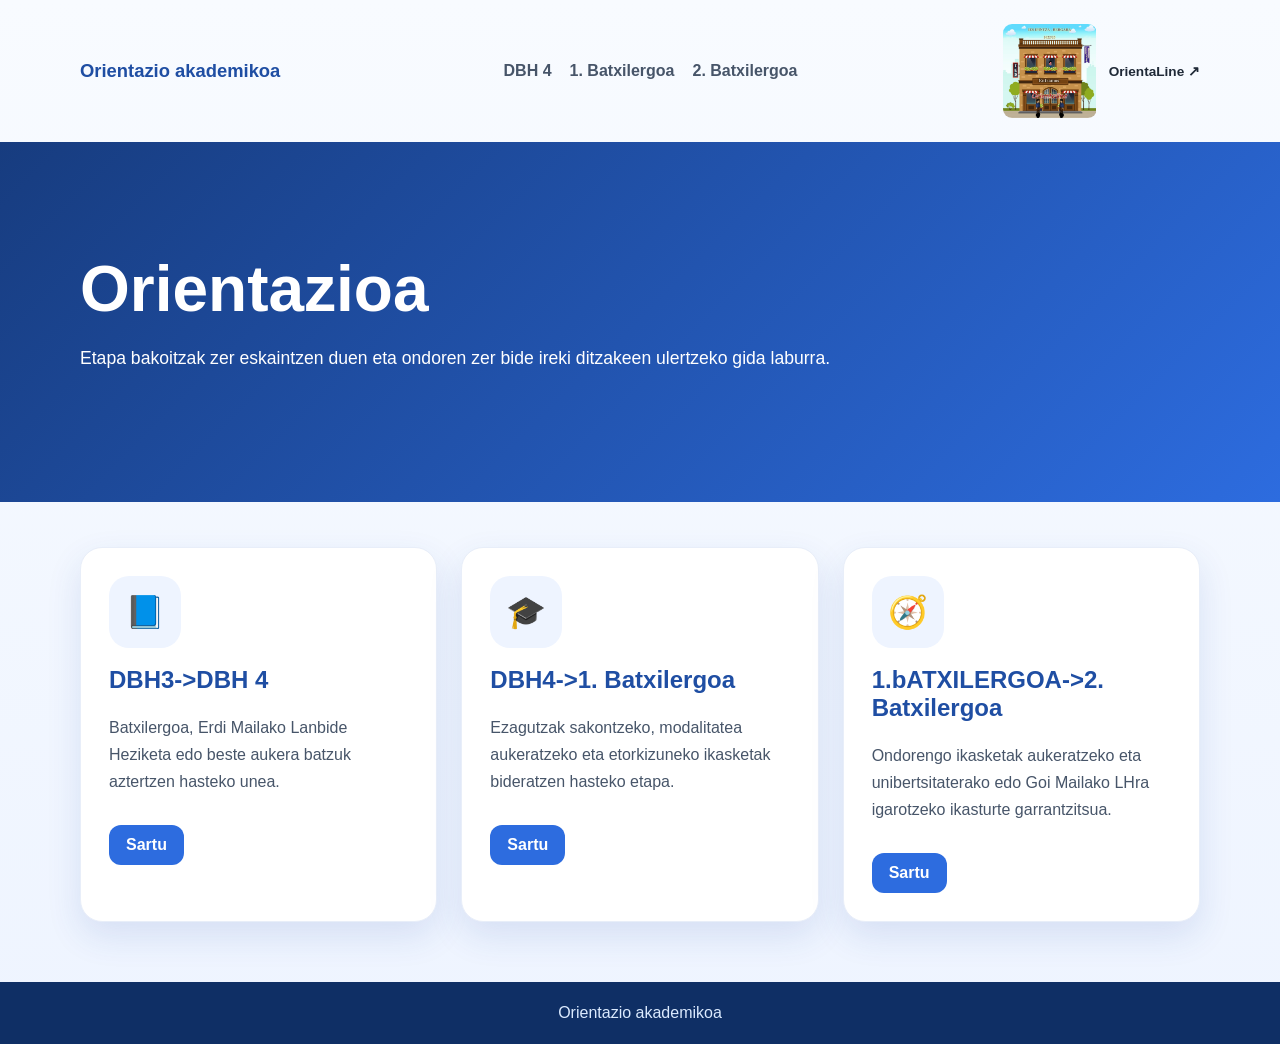
==== index.html @ 59279683 "Add files via upload" ====
<!doctype html>
<html lang="eu">
<head>
<meta charset="utf-8">
<meta name="viewport" content="width=device-width,initial-scale=1">
<title>Orientazioa</title>
<link rel="stylesheet" href="styles.css">
<style>
/* OrientaLine sarbidea goiburuan */
.orientaline-link { display:inline-flex; align-items:center; gap:12px; padding:6px 0; text-decoration:none; color:inherit; }
.orientaline-link img { width:94px; height:94px; object-fit:contain; border-radius:9px; display:block; }
.orientaline-link span { font-size:.85rem; font-weight:650; }
.orientaline-link:hover img, .orientaline-link:focus-visible img { outline:3px solid #69aee9; outline-offset:3px; }
.orientaline-link:focus-visible { outline-offset:4px; }
@media (max-width:650px) { .orientaline-link img { width:68px; height:68px; } .orientaline-link span { font-size:.75rem; } }
</style>
</head>
<body>
<header>
  <div class="container topbar">
    <div class="brand">Orientazio akademikoa</div>
    <nav class="nav"><a href="dbh4.html">DBH 4</a><a href="batx1.html">1. Batxilergoa</a><a href="batx2.html">2. Batxilergoa</a></nav>
    <a class="orientaline-link" href="https://www.elorienta.com/movil/?yafxb=28691" target="_blank" rel="noopener noreferrer" aria-label="OrientaLine webgunea ireki (fitxa berrian)">
      <img src="Orientaline%20logoa.jpg" alt="OrientaLine logotipoa">
      <span>OrientaLine ↗</span>
    </a>
  </div>
</header>
<section class="hero"><div class="container hero-content"><h1>Orientazioa</h1>
<p>Etapa bakoitzak zer eskaintzen duen eta ondoren zer bide ireki ditzakeen ulertzeko gida laburra.</p></div></section>
<main class="container"><section class="cards">
<a class="card" href="dbh4.html"><div class="icon">📘</div><h2>DBH3-&gt;DBH 4</h2><p>Batxilergoa, Erdi Mailako Lanbide Heziketa edo beste aukera batzuk aztertzen hasteko unea.</p><span class="btn">Sartu</span></a>
<a class="card" href="batx1.html"><div class="icon">🎓</div><h2>DBH4-&gt;1. Batxilergoa</h2><p>Ezagutzak sakontzeko, modalitatea aukeratzeko eta etorkizuneko ikasketak bideratzen hasteko etapa.</p><span class="btn">Sartu</span></a>
<a class="card" href="batx2.html"><div class="icon">🧭</div><h2>1.bATXILERGOA-&gt;2. Batxilergoa</h2><p>Ondorengo ikasketak aukeratzeko eta unibertsitaterako edo Goi Mailako LHra igarotzeko ikasturte garrantzitsua.</p><span class="btn">Sartu</span></a>
</section></main>
<footer><div class="container">Orientazio akademikoa</div></footer>
</body></html>
---- styles.css ----
:root{
  --azul:#1f4ea3; --azul2:#2d6cdf; --claro:#eef4ff;
  --texto:#1f2937; --gris:#64748b; --blanco:#fff;
  --sombra:0 14px 35px rgba(31,78,163,.12);
}
*{box-sizing:border-box}
body{margin:0;font-family:Segoe UI,Arial,sans-serif;background:linear-gradient(180deg,#f8fbff,#eef4ff);color:var(--texto)}
a{text-decoration:none;color:inherit}
.container{width:min(1120px,92%);margin:auto}
.topbar{display:flex;justify-content:space-between;align-items:center;padding:18px 0}
.brand{font-weight:800;color:var(--azul);font-size:1.15rem}
.nav a{margin-left:18px;color:#475569;font-weight:600}
.hero,.page-header{background:linear-gradient(135deg,#173c7f,#2d6cdf);color:white}
.hero{min-height:360px;display:flex;align-items:center}
.hero-content{padding:55px 0}
.hero h1,.page-header h1{font-size:clamp(2.2rem,5vw,4rem);margin:0 0 16px}
.hero p,.page-header p{max-width:760px;line-height:1.7;font-size:1.1rem}
.page-header{padding:55px 0 48px}
.cards{display:grid;grid-template-columns:repeat(3,1fr);gap:24px;margin:45px auto 60px}
.card,.box{background:white;border-radius:22px;padding:28px;box-shadow:var(--sombra);border:1px solid #e8eef9}
.card{transition:.25s ease}
.card:hover{transform:translateY(-7px)}
.icon{width:72px;height:72px;border-radius:20px;display:grid;place-items:center;font-size:2rem;background:var(--claro);margin-bottom:18px}
.card h2,.box h2,.box h3{color:var(--azul);margin-top:0}
.card p,.box p,.box li{color:#475569;line-height:1.7}
.btn{display:inline-block;margin-top:14px;background:var(--azul2);color:white;padding:11px 17px;border-radius:12px;font-weight:700}
.btn.secondary{background:#eaf2ff;color:var(--azul);border:1px solid #cddfff}
.btn + .btn{margin-left:8px}
.content{padding:42px 0 60px}
.grid2{display:grid;grid-template-columns:1fr 1fr;gap:22px}
.box{margin-bottom:22px}
.highlight{background:linear-gradient(135deg,#eaf2ff,#f8fbff);border-left:5px solid var(--azul2)}
.linkbox{background:#f8fbff;border:1px dashed #9bbcf2}
.back{display:inline-block;margin-top:10px;color:var(--azul);font-weight:800}
footer{background:#0f2f65;color:#dbeafe;text-align:center;padding:22px 0}
@media(max-width:850px){.cards,.grid2{grid-template-columns:1fr}.nav{display:none}.btn + .btn{margin-left:0}}
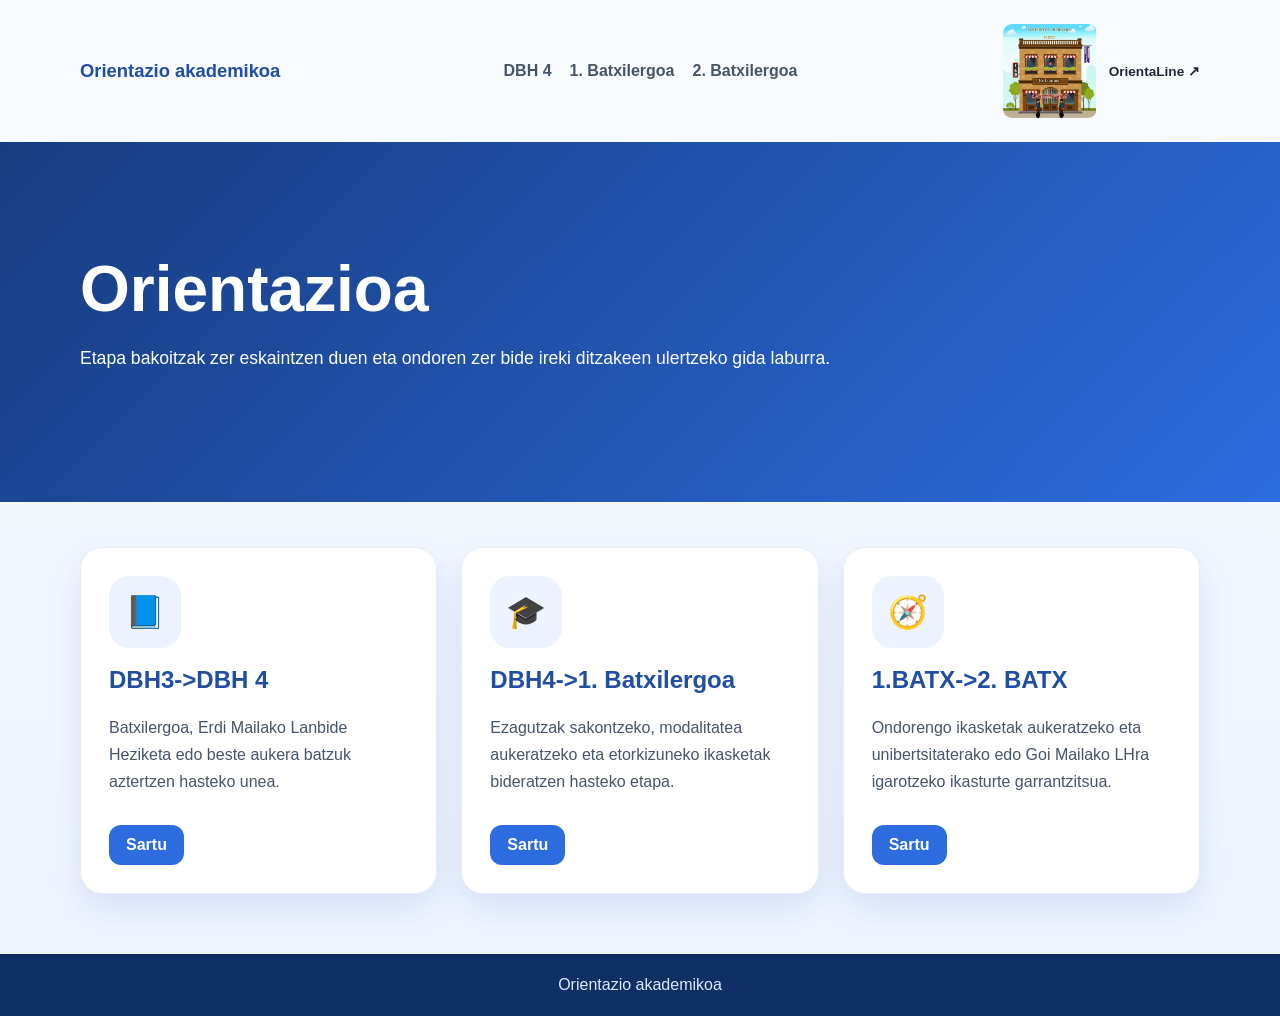
==== commit 9af1fad0: "Add new card for 1.BATX to 2.BATX transition" ====
--- a/index.html
+++ b/index.html
@@ -31,7 +31,7 @@
 <main class="container"><section class="cards">
 <a class="card" href="dbh4.html"><div class="icon">📘</div><h2>DBH3-&gt;DBH 4</h2><p>Batxilergoa, Erdi Mailako Lanbide Heziketa edo beste aukera batzuk aztertzen hasteko unea.</p><span class="btn">Sartu</span></a>
 <a class="card" href="batx1.html"><div class="icon">🎓</div><h2>DBH4-&gt;1. Batxilergoa</h2><p>Ezagutzak sakontzeko, modalitatea aukeratzeko eta etorkizuneko ikasketak bideratzen hasteko etapa.</p><span class="btn">Sartu</span></a>
-<a class="card" href="batx2.html"><div class="icon">🧭</div><h2>1.bATXILERGOA-&gt;2. Batxilergoa</h2><p>Ondorengo ikasketak aukeratzeko eta unibertsitaterako edo Goi Mailako LHra igarotzeko ikasturte garrantzitsua.</p><span class="btn">Sartu</span></a>
+<a class="card" href="batx2.html"><div class="icon">🧭</div><h2>1.BATX-&gt;2. BATX</h2><p>Ondorengo ikasketak aukeratzeko eta unibertsitaterako edo Goi Mailako LHra igarotzeko ikasturte garrantzitsua.</p><span class="btn">Sartu</span></a>
 </section></main>
 <footer><div class="container">Orientazio akademikoa</div></footer>
 </body></html>
--- a/styles.css
+++ b/styles.css
@@ -8,7 +8,7 @@
 a{text-decoration:none;color:inherit}
 .container{width:min(1120px,92%);margin:auto}
 .topbar{display:flex;justify-content:space-between;align-items:center;padding:18px 0}
-.brand{font-weight:800;color:var(--azul);font-size:1.15rem}
+.brand{font-weight:600;color:var(--azul);font-size:1.15rem}
 .nav a{margin-left:18px;color:#475569;font-weight:600}
 .hero,.page-header{background:linear-gradient(135deg,#173c7f,#2d6cdf);color:white}
 .hero{min-height:360px;display:flex;align-items:center}
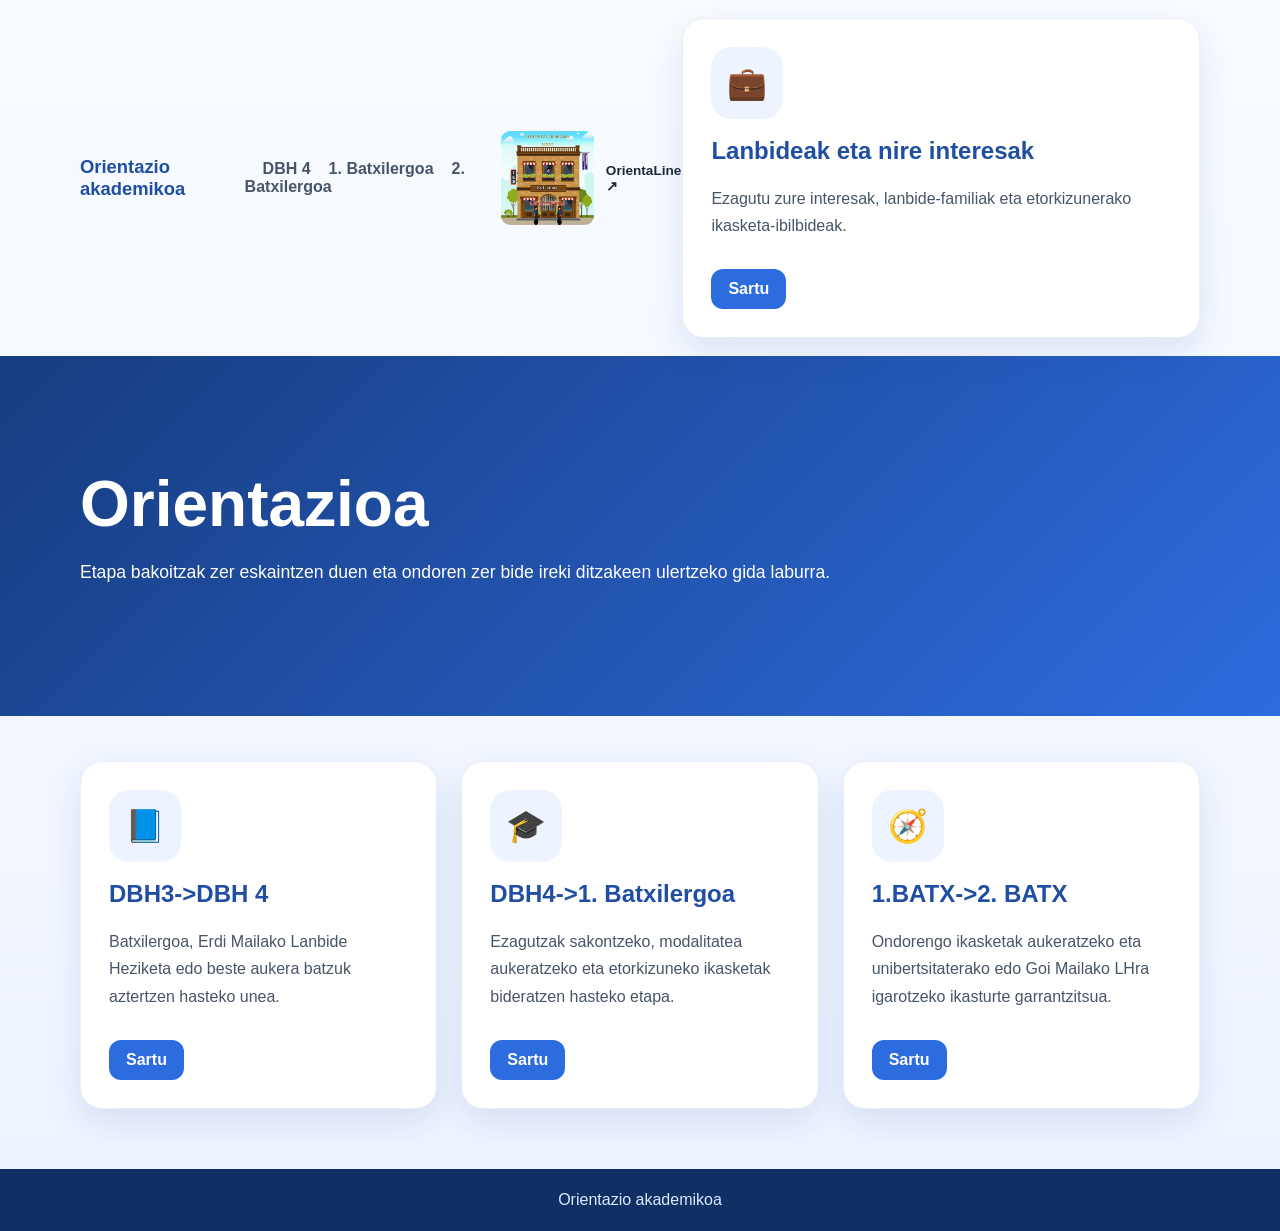
==== commit d64565b2: "Update index.html" ====
--- a/index.html
+++ b/index.html
@@ -24,6 +24,16 @@
       <img src="Orientaline%20logoa.jpg" alt="OrientaLine logotipoa">
       <span>OrientaLine ↗</span>
     </a>
+    <a class="card" href="lanbideak_orientazioa.html">
+    <div class="icon">💼</div>
+    <h2>Lanbideak eta nire interesak</h2>
+    <p>
+        Ezagutu zure interesak, lanbide-familiak
+        eta etorkizunerako ikasketa-ibilbideak.
+    </p>
+    <span class="btn">Sartu</span>
+</a>
+    
   </div>
 </header>
 <section class="hero"><div class="container hero-content"><h1>Orientazioa</h1>
--- a/styles.css
+++ b/styles.css
@@ -8,7 +8,18 @@
 a{text-decoration:none;color:inherit}
 .container{width:min(1120px,92%);margin:auto}
 .topbar{display:flex;justify-content:space-between;align-items:center;padding:18px 0}
-.brand{font-weight:600;color:var(--azul);font-size:1.15rem}
+.brand {
+    display: flex;
+    align-items: center;
+    justify-content: center;
+    font-weight: 600;
+    color: var(--azul);
+    font-size: 1.15rem;
+    height: 32px;
+    padding: 0;
+    margin: 0;
+    line-height: 1.2;
+}
 .nav a{margin-left:18px;color:#475569;font-weight:600}
 .hero,.page-header{background:linear-gradient(135deg,#173c7f,#2d6cdf);color:white}
 .hero{min-height:360px;display:flex;align-items:center}
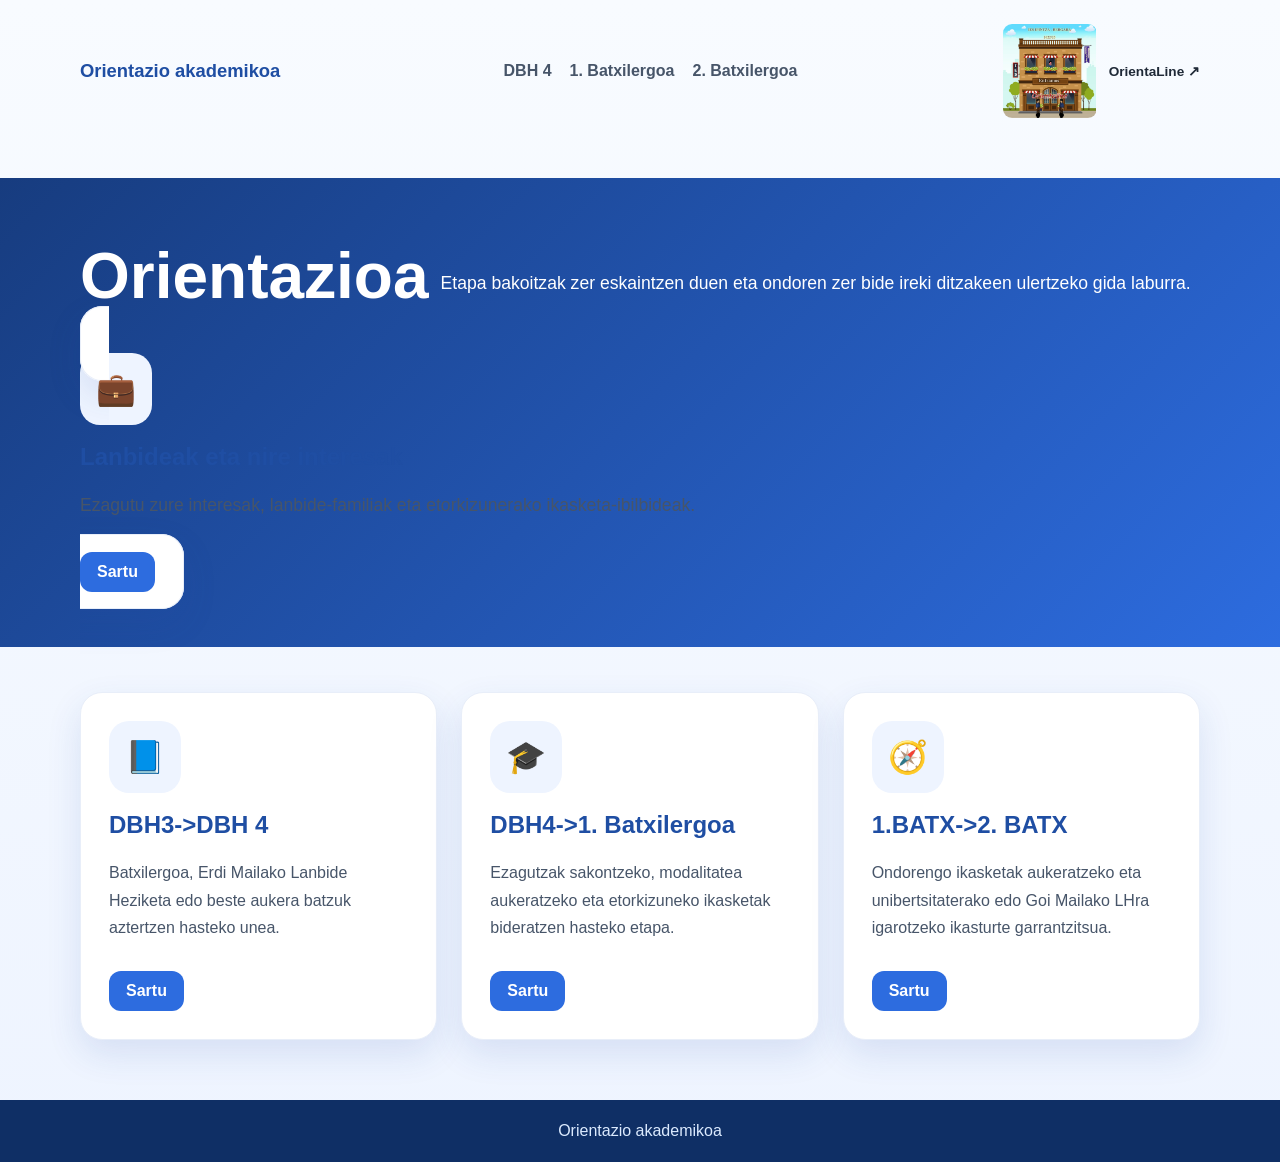
==== commit c40e0d21: "Update index.html" ====
--- a/index.html
+++ b/index.html
@@ -23,7 +23,12 @@
     <a class="orientaline-link" href="https://www.elorienta.com/movil/?yafxb=28691" target="_blank" rel="noopener noreferrer" aria-label="OrientaLine webgunea ireki (fitxa berrian)">
       <img src="Orientaline%20logoa.jpg" alt="OrientaLine logotipoa">
       <span>OrientaLine ↗</span>
-    </a>
+
+    
+  </div>
+</header>
+<section class="hero"><div class="container hero-content"><h1>Orientazioa</h1>
+<p>Etapa bakoitzak zer eskaintzen duen eta ondoren zer bide ireki ditzakeen ulertzeko gida laburra.</p>    </a>
     <a class="card" href="lanbideak_orientazioa.html">
     <div class="icon">💼</div>
     <h2>Lanbideak eta nire interesak</h2>
@@ -32,12 +37,7 @@
         eta etorkizunerako ikasketa-ibilbideak.
     </p>
     <span class="btn">Sartu</span>
-</a>
-    
-  </div>
-</header>
-<section class="hero"><div class="container hero-content"><h1>Orientazioa</h1>
-<p>Etapa bakoitzak zer eskaintzen duen eta ondoren zer bide ireki ditzakeen ulertzeko gida laburra.</p></div></section>
+</a></div></section>
 <main class="container"><section class="cards">
 <a class="card" href="dbh4.html"><div class="icon">📘</div><h2>DBH3-&gt;DBH 4</h2><p>Batxilergoa, Erdi Mailako Lanbide Heziketa edo beste aukera batzuk aztertzen hasteko unea.</p><span class="btn">Sartu</span></a>
 <a class="card" href="batx1.html"><div class="icon">🎓</div><h2>DBH4-&gt;1. Batxilergoa</h2><p>Ezagutzak sakontzeko, modalitatea aukeratzeko eta etorkizuneko ikasketak bideratzen hasteko etapa.</p><span class="btn">Sartu</span></a>
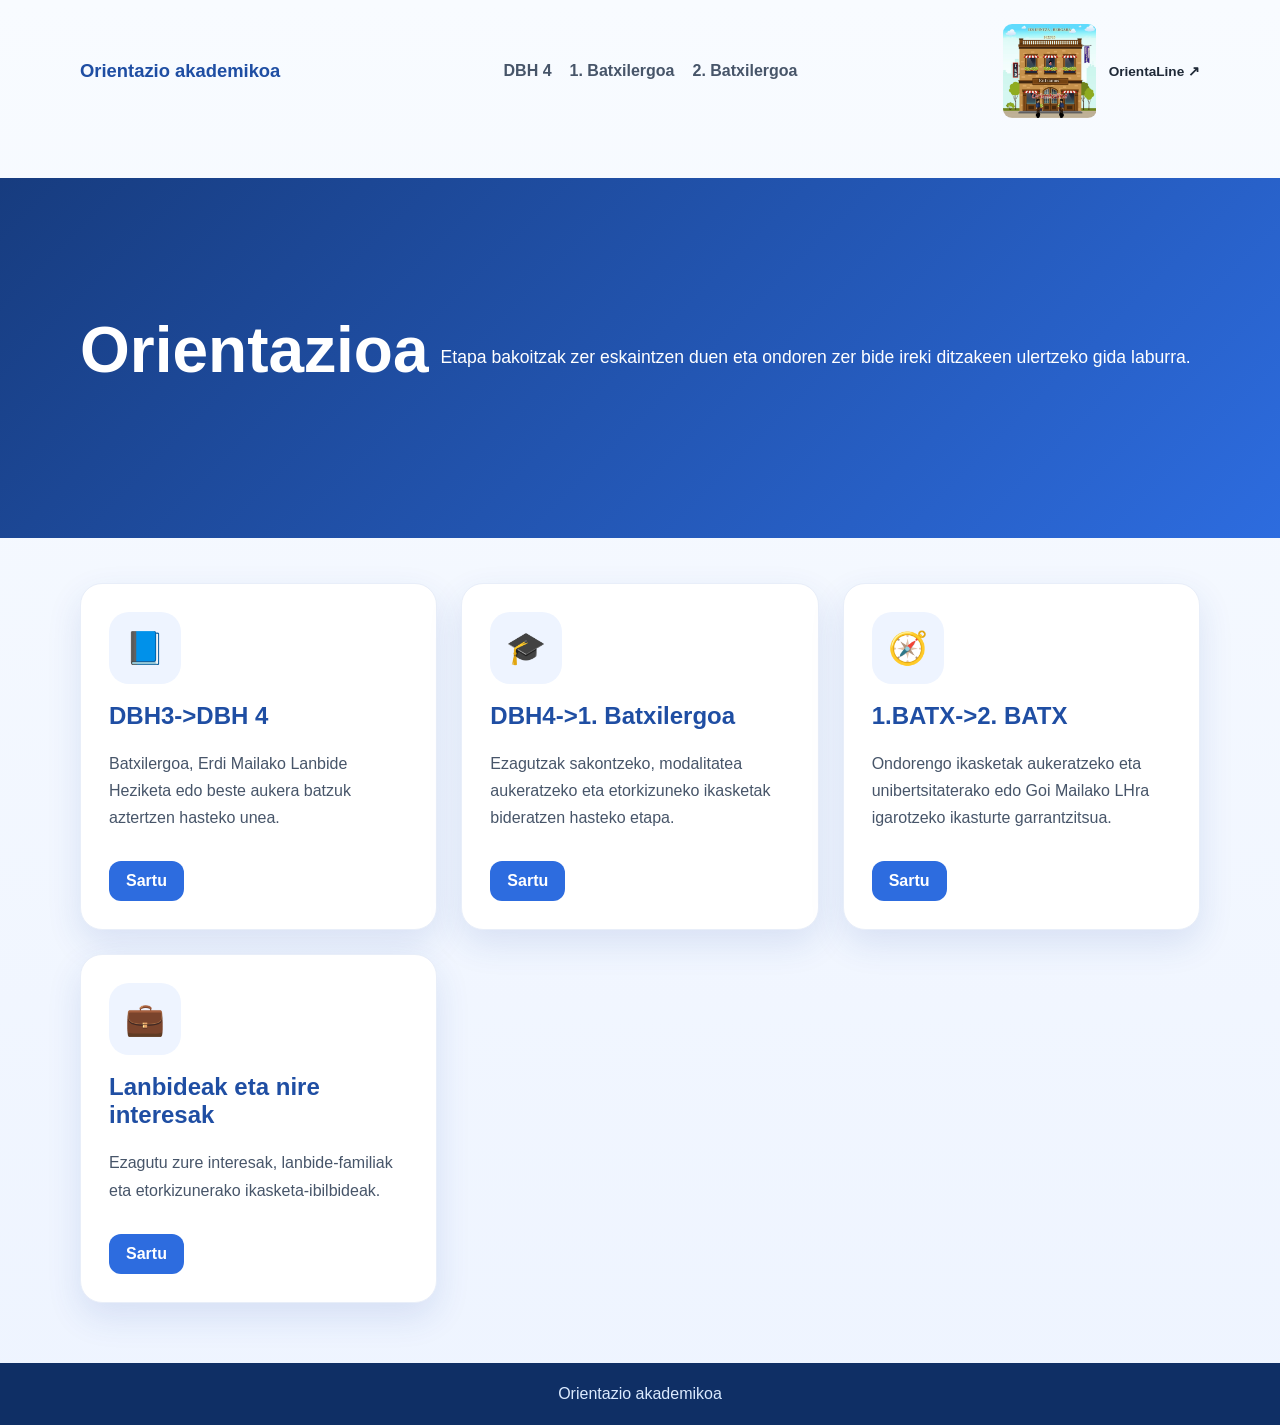
==== commit c6ba1b20: "Update index.html" ====
--- a/index.html
+++ b/index.html
@@ -29,7 +29,12 @@
 </header>
 <section class="hero"><div class="container hero-content"><h1>Orientazioa</h1>
 <p>Etapa bakoitzak zer eskaintzen duen eta ondoren zer bide ireki ditzakeen ulertzeko gida laburra.</p>    </a>
-    <a class="card" href="lanbideak_orientazioa.html">
+    </div></section>
+<main class="container"><section class="cards">
+<a class="card" href="dbh4.html"><div class="icon">📘</div><h2>DBH3-&gt;DBH 4</h2><p>Batxilergoa, Erdi Mailako Lanbide Heziketa edo beste aukera batzuk aztertzen hasteko unea.</p><span class="btn">Sartu</span></a>
+<a class="card" href="batx1.html"><div class="icon">🎓</div><h2>DBH4-&gt;1. Batxilergoa</h2><p>Ezagutzak sakontzeko, modalitatea aukeratzeko eta etorkizuneko ikasketak bideratzen hasteko etapa.</p><span class="btn">Sartu</span></a>
+<a class="card" href="batx2.html"><div class="icon">🧭</div><h2>1.BATX-&gt;2. BATX</h2><p>Ondorengo ikasketak aukeratzeko eta unibertsitaterako edo Goi Mailako LHra igarotzeko ikasturte garrantzitsua.</p><span class="btn">Sartu</span></a>
+<a class="card" href="lanbideak_orientazioa.html">
     <div class="icon">💼</div>
     <h2>Lanbideak eta nire interesak</h2>
     <p>
@@ -37,11 +42,6 @@
         eta etorkizunerako ikasketa-ibilbideak.
     </p>
     <span class="btn">Sartu</span>
-</a></div></section>
-<main class="container"><section class="cards">
-<a class="card" href="dbh4.html"><div class="icon">📘</div><h2>DBH3-&gt;DBH 4</h2><p>Batxilergoa, Erdi Mailako Lanbide Heziketa edo beste aukera batzuk aztertzen hasteko unea.</p><span class="btn">Sartu</span></a>
-<a class="card" href="batx1.html"><div class="icon">🎓</div><h2>DBH4-&gt;1. Batxilergoa</h2><p>Ezagutzak sakontzeko, modalitatea aukeratzeko eta etorkizuneko ikasketak bideratzen hasteko etapa.</p><span class="btn">Sartu</span></a>
-<a class="card" href="batx2.html"><div class="icon">🧭</div><h2>1.BATX-&gt;2. BATX</h2><p>Ondorengo ikasketak aukeratzeko eta unibertsitaterako edo Goi Mailako LHra igarotzeko ikasturte garrantzitsua.</p><span class="btn">Sartu</span></a>
-</section></main>
+</a></section></main>
 <footer><div class="container">Orientazio akademikoa</div></footer>
 </body></html>
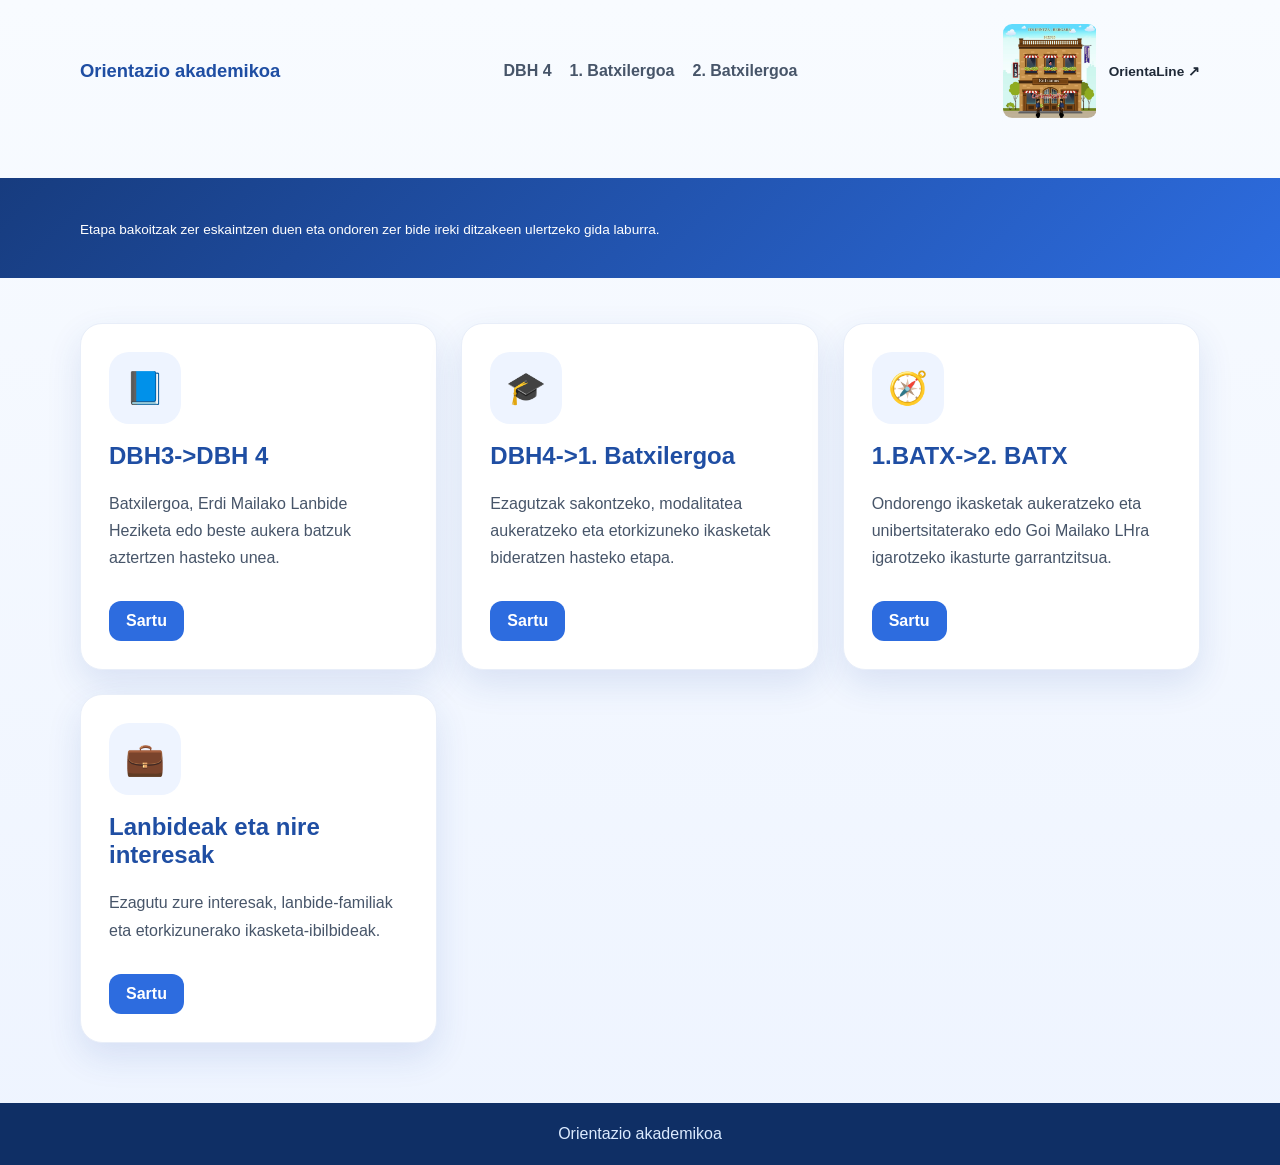
==== commit 40e35cfb: "Fix HTML structure in index.html" ====
--- a/index.html
+++ b/index.html
@@ -27,7 +27,7 @@
     
   </div>
 </header>
-<section class="hero"><div class="container hero-content"><h1>Orientazioa</h1>
+<section class="hero"><div class="container hero-content">
 <p>Etapa bakoitzak zer eskaintzen duen eta ondoren zer bide ireki ditzakeen ulertzeko gida laburra.</p>    </a>
     </div></section>
 <main class="container"><section class="cards">
--- a/styles.css
+++ b/styles.css
@@ -22,10 +22,29 @@
 }
 .nav a{margin-left:18px;color:#475569;font-weight:600}
 .hero,.page-header{background:linear-gradient(135deg,#173c7f,#2d6cdf);color:white}
-.hero{min-height:360px;display:flex;align-items:center}
-.hero-content{padding:55px 0}
-.hero h1,.page-header h1{font-size:clamp(2.2rem,5vw,4rem);margin:0 0 16px}
-.hero p,.page-header p{max-width:760px;line-height:1.7;font-size:1.1rem}
+.hero {
+    height: 100px;
+    min-height: 0;
+    display: flex;
+    align-items: center;
+    padding: 0;
+}
+
+.hero-content {
+    padding: 0;
+}
+
+.hero h1 {
+    font-size: 1.6rem;
+    margin: 0;
+}
+
+.hero p {
+    font-size: 0.85rem;
+    line-height: 1.2;
+    margin: 4px 0 0;
+}
+
 .page-header{padding:55px 0 48px}
 .cards{display:grid;grid-template-columns:repeat(3,1fr);gap:24px;margin:45px auto 60px}
 .card,.box{background:white;border-radius:22px;padding:28px;box-shadow:var(--sombra);border:1px solid #e8eef9}
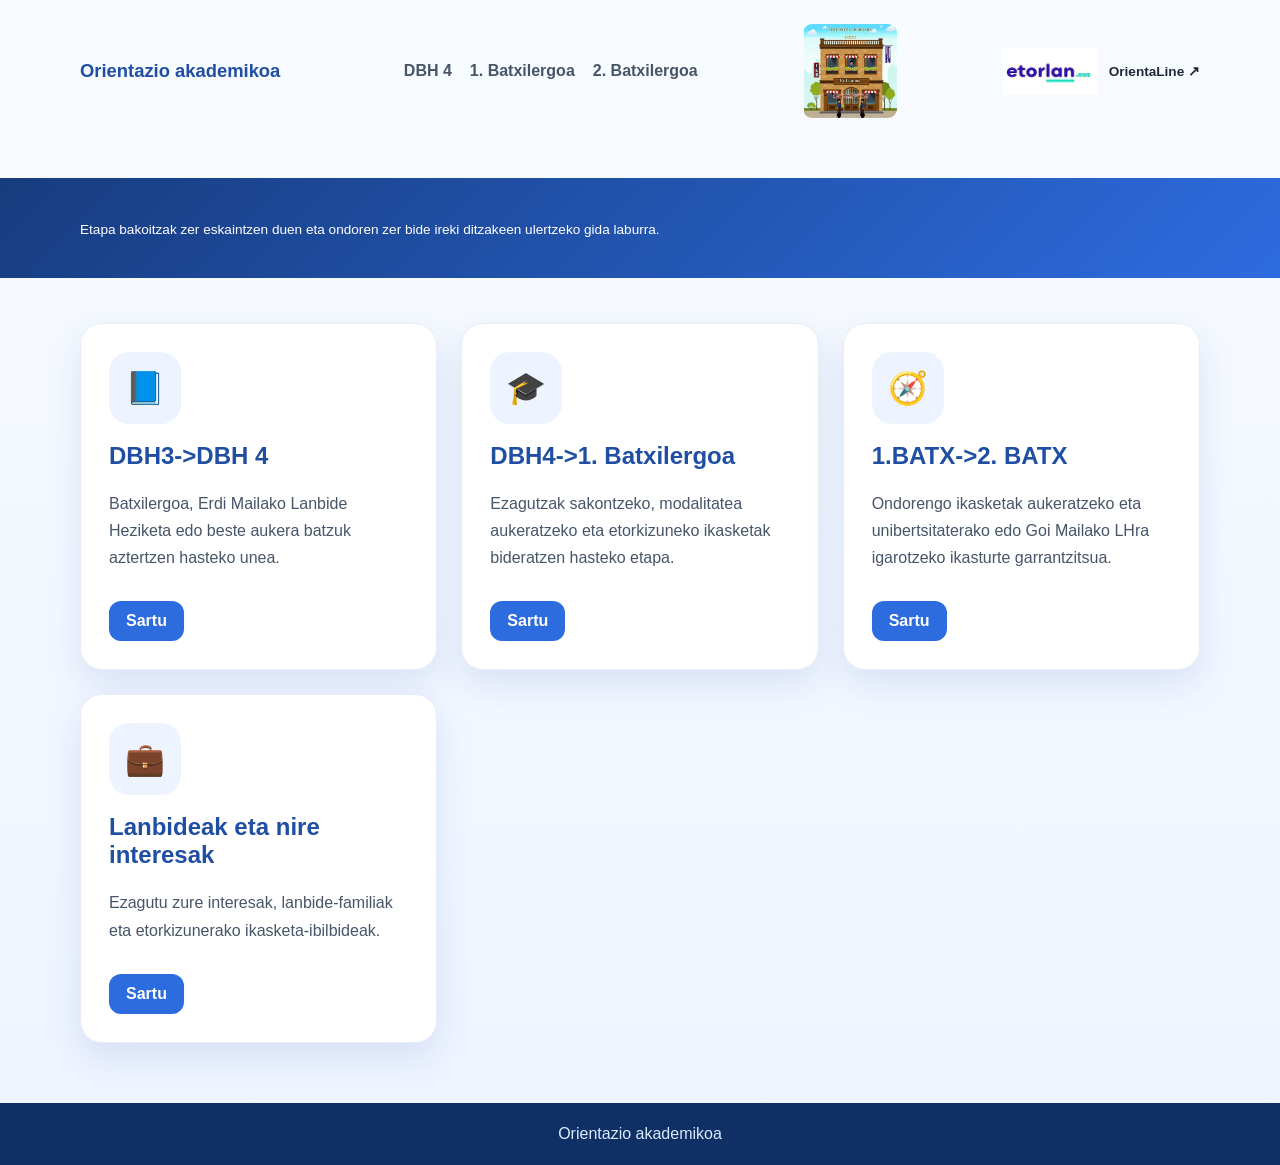
==== commit bf5f64a4: "Update Orientaline link in index.html" ====
--- a/index.html
+++ b/index.html
@@ -20,8 +20,10 @@
   <div class="container topbar">
     <div class="brand">Orientazio akademikoa</div>
     <nav class="nav"><a href="dbh4.html">DBH 4</a><a href="batx1.html">1. Batxilergoa</a><a href="batx2.html">2. Batxilergoa</a></nav>
-    <a class="orientaline-link" href="https://www.elorienta.com/movil/?yafxb=28691" target="_blank" rel="noopener noreferrer" aria-label="OrientaLine webgunea ireki (fitxa berrian)">
+    <a class="orientaline-link" href="https://www.etorlan.eus/eu/" target="_blank" rel="noopener noreferrer" aria-label="OrientaLine webgunea ireki (fitxa berrian)">
       <img src="Orientaline%20logoa.jpg" alt="OrientaLine logotipoa">
+      <a class="orientaline-link" href="https://www.elorienta.com/movil/?yafxb=28691" target="_blank" rel="noopener noreferrer" aria-label="OrientaLine webgunea ireki (fitxa berrian)">
+      <img src="etorlan.jpg" alt="Etorlana">
       <span>OrientaLine ↗</span>
 
     
